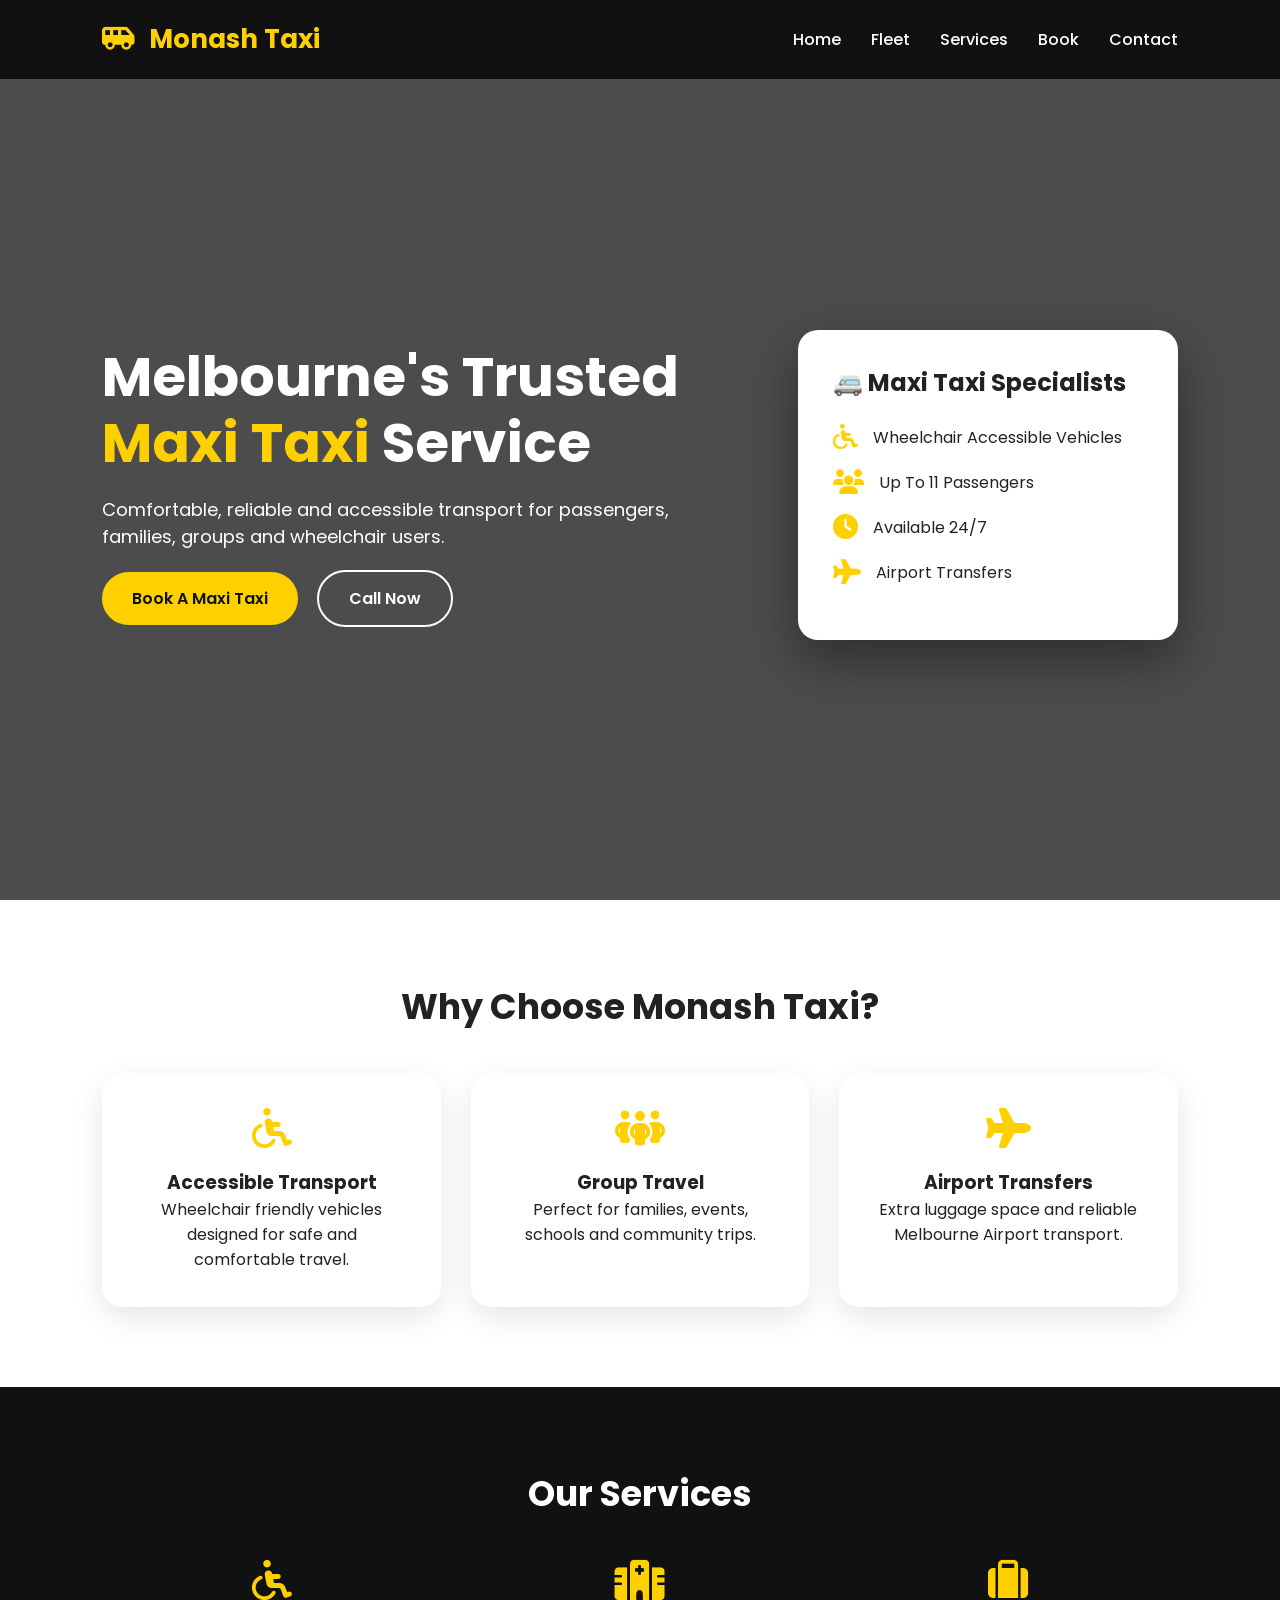
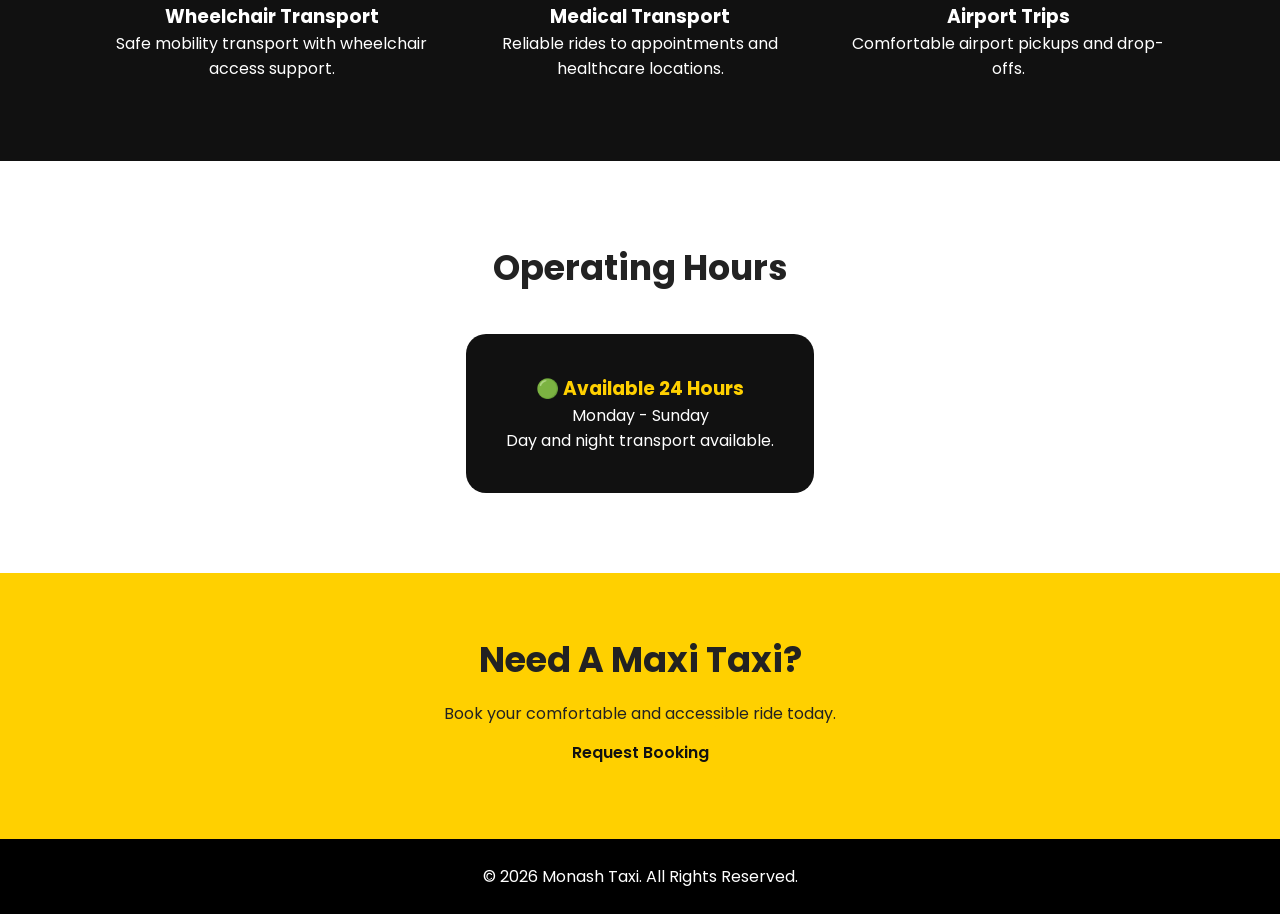
==== index.html @ 29747082 "Add files via upload" ====
<!DOCTYPE html>
<html lang="en">

<head>

<meta charset="UTF-8">
<meta name="viewport" content="width=device-width, initial-scale=1.0">

<title>Monash Taxi | Maxi Taxi & Accessible Transport</title>

<link rel="stylesheet" href="style.css">

<link href="https://fonts.googleapis.com/css2?family=Poppins:wght@300;400;500;600;700&display=swap" rel="stylesheet">

<link rel="stylesheet" href="https://cdnjs.cloudflare.com/ajax/libs/font-awesome/6.5.0/css/all.min.css">

</head>


<body>


<header>

<nav class="navbar">

<div class="logo">

<i class="fa-solid fa-van-shuttle"></i>

Monash Taxi

</div>


<ul class="nav-links">

<li><a href="index.html">Home</a></li>

<li><a href="fleet.html">Fleet</a></li>

<li><a href="services.html">Services</a></li>

<li><a href="booking.html">Book</a></li>

<li><a href="contact.html">Contact</a></li>

</ul>


<button class="menu-btn">

<i class="fa-solid fa-bars"></i>

</button>


</nav>

</header>




<section class="hero">


<div class="hero-content">


<h1>

Melbourne's Trusted

<span>Maxi Taxi</span>

Service

</h1>


<p>

Comfortable, reliable and accessible transport
for passengers, families, groups and wheelchair users.

</p>


<div class="hero-buttons">


<a href="booking.html" class="btn primary">

Book A Maxi Taxi

</a>


<a href="contact.html" class="btn secondary">

Call Now

</a>


</div>


</div>




<div class="hero-card">


<h2>

🚐 Maxi Taxi Specialists

</h2>


<div class="feature">

<i class="fa-solid fa-wheelchair"></i>

<p>
Wheelchair Accessible Vehicles
</p>

</div>



<div class="feature">

<i class="fa-solid fa-users"></i>

<p>
Up To 11 Passengers
</p>

</div>



<div class="feature">

<i class="fa-solid fa-clock"></i>

<p>
Available 24/7
</p>

</div>



<div class="feature">

<i class="fa-solid fa-plane"></i>

<p>
Airport Transfers
</p>

</div>


</div>


</section>







<section class="section">


<h2 class="section-title">

Why Choose Monash Taxi?

</h2>



<div class="cards">


<div class="card">

<i class="fa-solid fa-wheelchair"></i>

<h3>
Accessible Transport
</h3>

<p>

Wheelchair friendly vehicles designed
for safe and comfortable travel.

</p>

</div>



<div class="card">

<i class="fa-solid fa-people-group"></i>

<h3>
Group Travel
</h3>

<p>

Perfect for families, events,
schools and community trips.

</p>

</div>



<div class="card">

<i class="fa-solid fa-plane"></i>

<h3>
Airport Transfers
</h3>

<p>

Extra luggage space and reliable
Melbourne Airport transport.

</p>

</div>


</div>


</section>







<section class="dark section">


<h2 class="section-title">

Our Services

</h2>


<div class="services">


<div>

<i class="fa-solid fa-wheelchair"></i>

<h3>
Wheelchair Transport
</h3>

<p>
Safe mobility transport with
wheelchair access support.
</p>

</div>



<div>

<i class="fa-solid fa-hospital"></i>

<h3>
Medical Transport
</h3>

<p>
Reliable rides to appointments
and healthcare locations.
</p>

</div>



<div>

<i class="fa-solid fa-suitcase"></i>

<h3>
Airport Trips
</h3>

<p>
Comfortable airport pickups
and drop-offs.
</p>

</div>


</div>


</section>








<section class="hours section">


<h2 class="section-title">

Operating Hours

</h2>


<div class="hours-box">


<h3>

🟢 Available 24 Hours

</h3>


<p>
Monday - Sunday
</p>


<p>
Day and night transport available.
</p>


</div>


</section>








<section class="cta">


<h2>

Need A Maxi Taxi?

</h2>


<p>

Book your comfortable and accessible ride today.

</p>


<a href="booking.html" class="btn primary">

Request Booking

</a>


</section>








<footer>


<p>

© 2026 Monash Taxi.
All Rights Reserved.

</p>


</footer>





<script src="script.js"></script>


</body>

</html>
---- style.css ----
/* =========================
   MONASH TAXI MAIN CSS
========================= */


* {
    margin:0;
    padding:0;
    box-sizing:border-box;
    font-family:'Poppins', sans-serif;
}


html {
    scroll-behavior:smooth;
}


body {

    color:#222;
    background:#fff;

}


a {
    text-decoration:none;
}





/* =========================
   NAVIGATION
========================= */


.navbar {

    position:fixed;

    top:0;
    width:100%;

    display:flex;

    justify-content:space-between;

    align-items:center;

    padding:20px 8%;

    background:#111;

    z-index:1000;

}



.logo {

    color:#ffd000;

    font-size:26px;

    font-weight:700;

}



.logo i {

    margin-right:8px;

}



.nav-links {

    display:flex;

    gap:30px;

    list-style:none;

}



.nav-links a {

    color:white;

    font-weight:500;

    transition:.3s;

}



.nav-links a:hover {

    color:#ffd000;

}



.menu-btn {

    display:none;

    background:none;

    border:none;

    color:white;

    font-size:25px;

}







/* =========================
   HERO
========================= */


.hero {


    min-height:100vh;

    padding:130px 8% 60px;

    display:flex;

    justify-content:space-between;

    align-items:center;


    background:

    linear-gradient(
    rgba(0,0,0,.7),
    rgba(0,0,0,.7)
    ),

    url("https://images.unsplash.com/photo-1549317661-bd32c8ce0db2")
    center/cover;


    color:white;

}



.hero-content {

    max-width:600px;

}


.hero-content h1 {

    font-size:55px;

    line-height:1.2;

}



.hero-content span {

    color:#ffd000;

}



.hero-content p {

    margin:20px 0;

    font-size:18px;

}






/* =========================
   BUTTONS
========================= */


.btn {

    display:inline-block;

    padding:14px 30px;

    border-radius:30px;

    font-weight:600;

    transition:.3s;

}



.primary {

    background:#ffd000;

    color:#111;

}



.primary:hover {

    background:white;

    transform:translateY(-5px);

}



.secondary {

    border:2px solid white;

    color:white;

    margin-left:15px;

}



.secondary:hover {

    background:white;

    color:#111;

}






/* =========================
   HERO CARD
========================= */


.hero-card {


    background:white;

    color:#222;

    padding:35px;

    border-radius:20px;

    width:380px;

    box-shadow:0 20px 50px rgba(0,0,0,.4);

}



.hero-card h2 {

    margin-bottom:25px;

}



.feature {

    display:flex;

    align-items:center;

    gap:15px;

    margin:20px 0;

}



.feature i {

    color:#ffd000;

    font-size:25px;

}






/* =========================
   PAGE BANNER
========================= */


.page-banner {


    padding:160px 8% 80px;

    text-align:center;

    background:

    linear-gradient(
    rgba(0,0,0,.7),
    rgba(0,0,0,.7)
    ),

    url("https://images.unsplash.com/photo-1449965408869-eaa3f722e40d")
    center/cover;


    color:white;

}



.page-banner h1 {

    font-size:45px;

    color:#ffd000;

}



.page-banner p {

    margin-top:15px;

    font-size:18px;

}







/* =========================
   SECTIONS
========================= */


.section {

    padding:80px 8%;

    text-align:center;

}



.section-title {

    font-size:35px;

    margin-bottom:40px;

}



.dark {

    background:#111;

    color:white;

}






/* =========================
   CARDS
========================= */


.cards {


    display:grid;

    grid-template-columns:
    repeat(auto-fit,minmax(280px,1fr));


    gap:30px;


}



.card {


    background:white;

    padding:35px;

    border-radius:20px;

    box-shadow:
    0 10px 30px rgba(0,0,0,.1);


    transition:.3s;

}



.card:hover {

    transform:translateY(-10px);

}



.card i {


    color:#ffd000;

    font-size:40px;

    margin-bottom:20px;

}



.card ul {


    list-style:none;

    text-align:left;

    margin:20px 0;

}



.card li {

    margin:10px 0;

}






/* =========================
   SERVICES
========================= */


.services {


    display:grid;

    grid-template-columns:
    repeat(auto-fit,minmax(220px,1fr));

    gap:30px;

}



.services i {

    color:#ffd000;

    font-size:40px;

}







/* =========================
   BOOKING PAGE
========================= */


.booking-container {


    display:grid;

    grid-template-columns:
    2fr 1fr;

    gap:40px;


}



.big-booking-form {


    background:white;

    padding:40px;

    border-radius:20px;

    box-shadow:
    0 10px 30px rgba(0,0,0,.1);


}



.big-booking-form h2 {

    margin:25px 0;

}



.big-booking-form input,
.big-booking-form textarea {


    width:100%;

    padding:15px;

    margin:10px 0;

    border-radius:10px;

    border:1px solid #ddd;

}



.form-row {

    display:flex;

    gap:20px;

}



.options {


    text-align:left;

    margin:20px 0;

}



.options label {

    display:block;

    margin:15px;

}



.booking-info {


    background:#111;

    color:white;

    padding:35px;

    border-radius:20px;

}



.booking-info i {

    color:#ffd000;

    font-size:30px;

    margin:20px;

}






/* =========================
   CONTACT
========================= */


.contact-grid {


    display:grid;

    grid-template-columns:
    repeat(auto-fit,minmax(250px,1fr));

    gap:30px;

}



.contact-card {


    padding:35px;

    background:white;

    border-radius:20px;

    box-shadow:0 10px 30px #ddd;

}



.contact-card i {

    color:#ffd000;

    font-size:40px;

    margin-bottom:20px;

}



.contact-form {


    max-width:600px;

    margin:auto;

}



.contact-form input,
.contact-form textarea {


    width:100%;

    padding:15px;

    margin:10px;

    border-radius:10px;

    border:none;

}



.urgent-box {


    background:#111;

    color:white;

    padding:40px;

    border-radius:20px;

}



.urgent-box i {

    color:#ffd000;

    font-size:50px;

}






/* =========================
   HOURS
========================= */


.hours-box {


    background:#111;

    color:white;

    display:inline-block;

    padding:40px;

    border-radius:20px;

}



.hours-box h3 {

    color:#ffd000;

}





/* =========================
   CTA
========================= */


.cta {


    background:#ffd000;

    text-align:center;

    padding:60px;

}



.cta h2 {

    font-size:35px;

    margin-bottom:15px;

}







/* =========================
   FOOTER
========================= */


footer {


    background:#000;

    color:white;

    text-align:center;

    padding:25px;

}







/* =========================
   MOBILE
========================= */


@media(max-width:900px){


.nav-links {


    position:absolute;

    top:75px;

    right:0;

    background:#111;

    width:100%;

    flex-direction:column;

    text-align:center;

    padding:30px;

    display:none;

}



.nav-links.active {

    display:flex;

}



.menu-btn {

    display:block;

}



.hero {


    flex-direction:column;

    gap:40px;

    text-align:center;

}



.hero-content h1 {

    font-size:40px;

}



.hero-card {

    width:100%;

}



.booking-container {


    grid-template-columns:1fr;

}



.form-row {


    flex-direction:column;

}



.secondary {

    margin-left:0;

    margin-top:15px;

}



}
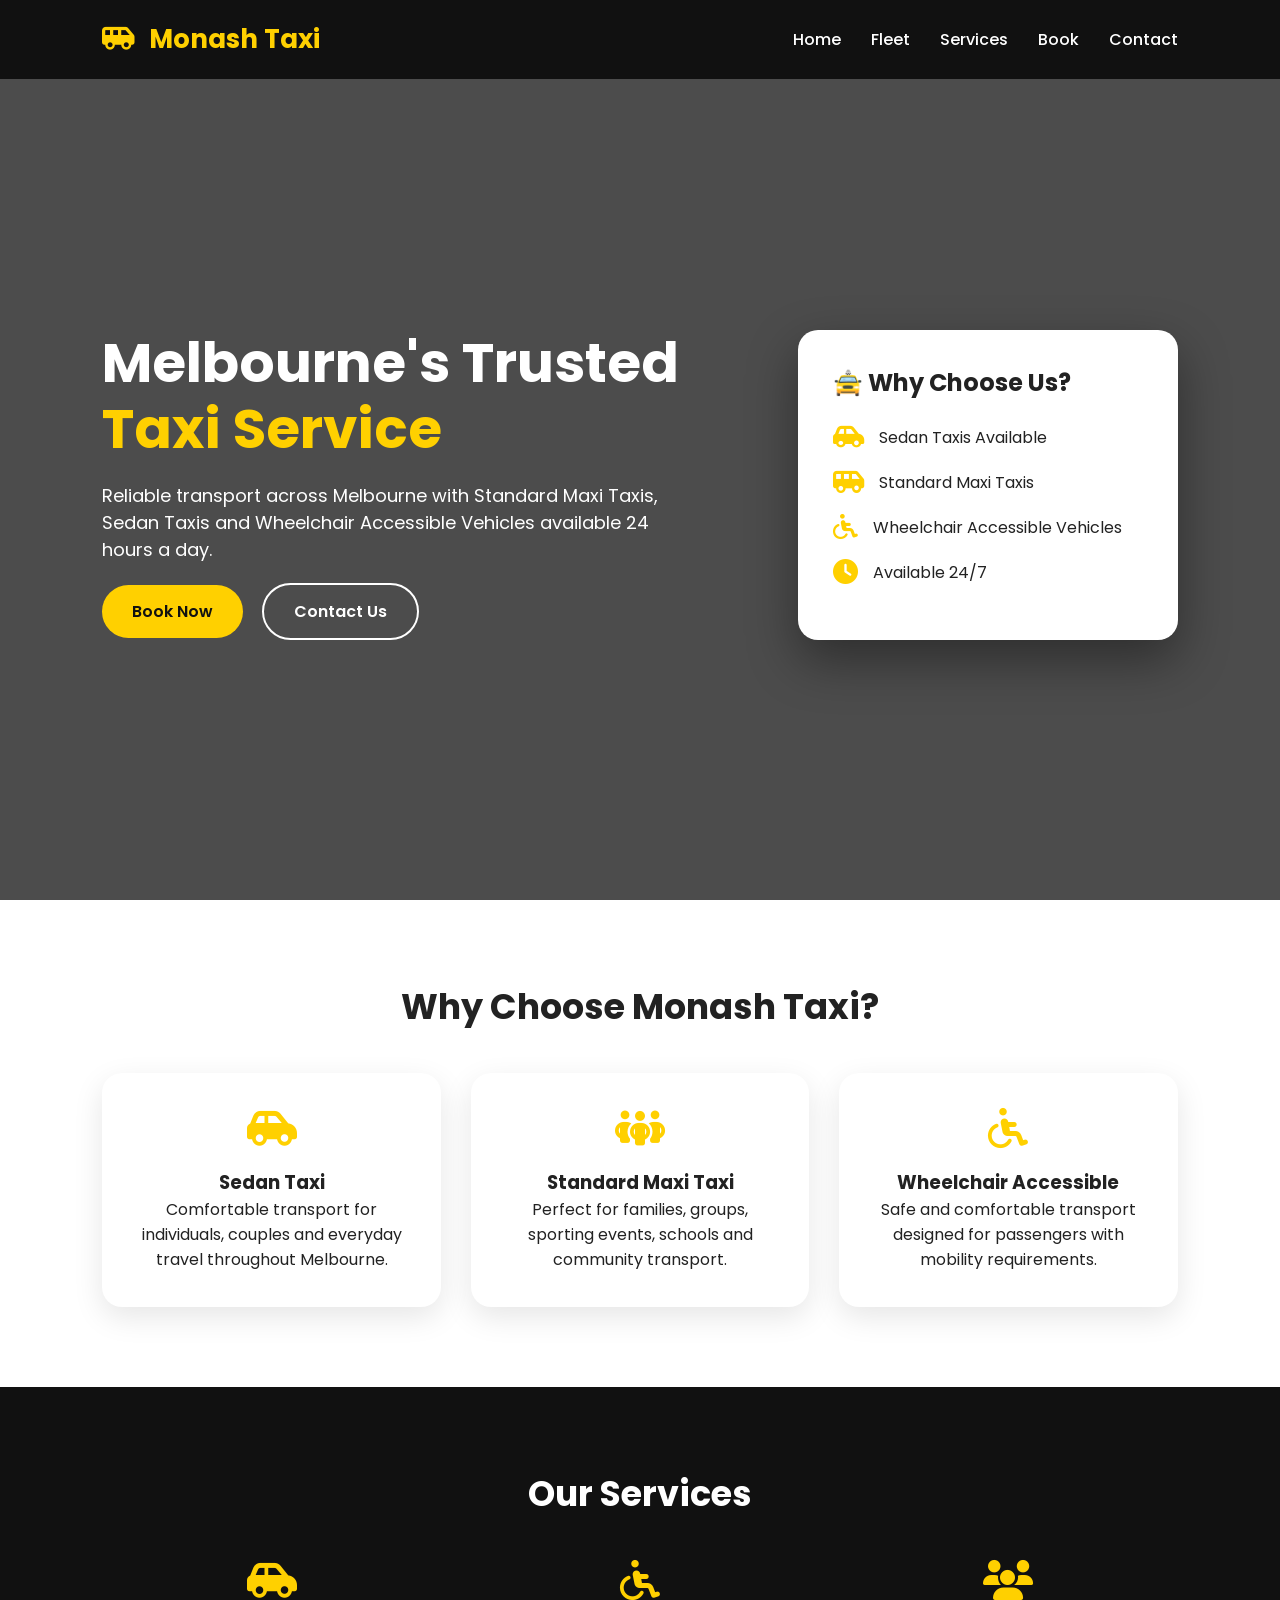
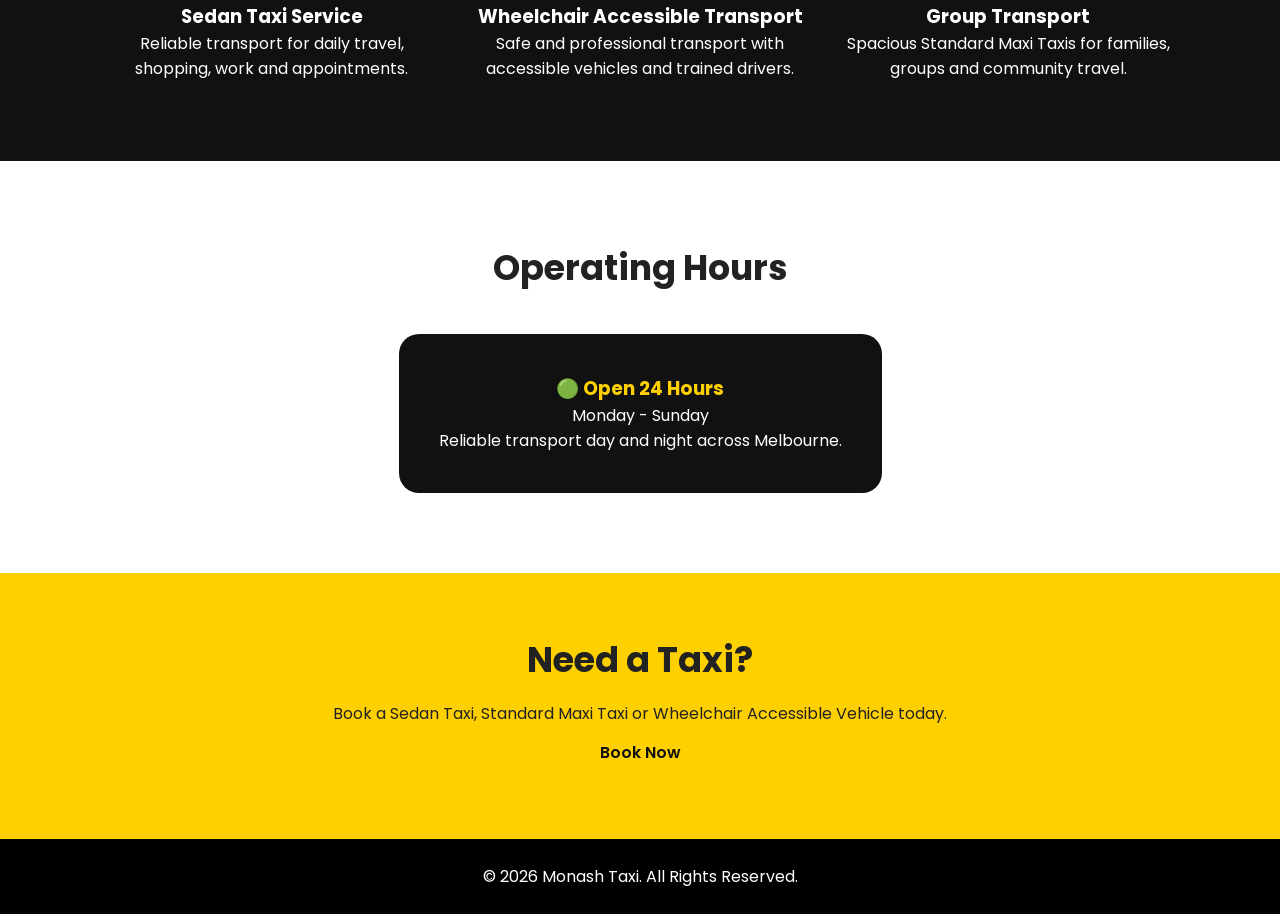
==== commit f109e036: "Update index.html" ====
--- a/index.html
+++ b/index.html
@@ -2,435 +2,254 @@
 <html lang="en">
 
 <head>
-
-<meta charset="UTF-8">
-<meta name="viewport" content="width=device-width, initial-scale=1.0">
-
-<title>Monash Taxi | Maxi Taxi & Accessible Transport</title>
-
-<link rel="stylesheet" href="style.css">
-
-<link href="https://fonts.googleapis.com/css2?family=Poppins:wght@300;400;500;600;700&display=swap" rel="stylesheet">
-
-<link rel="stylesheet" href="https://cdnjs.cloudflare.com/ajax/libs/font-awesome/6.5.0/css/all.min.css">
-
+    <meta charset="UTF-8">
+    <meta name="viewport" content="width=device-width, initial-scale=1.0">
+
+    <title>Monash Taxi | Reliable Taxi & Maxi Taxi Services</title>
+
+    <link rel="stylesheet" href="style.css">
+
+    <link href="https://fonts.googleapis.com/css2?family=Poppins:wght@300;400;500;600;700&display=swap" rel="stylesheet">
+
+    <link rel="stylesheet" href="https://cdnjs.cloudflare.com/ajax/libs/font-awesome/6.5.0/css/all.min.css">
 </head>
 
-
 <body>
 
-
 <header>
 
 <nav class="navbar">
 
 <div class="logo">
-
+    <i class="fa-solid fa-van-shuttle"></i>
+    Monash Taxi
+</div>
+
+<ul class="nav-links">
+    <li><a href="index.html">Home</a></li>
+    <li><a href="fleet.html">Fleet</a></li>
+    <li><a href="services.html">Services</a></li>
+    <li><a href="booking.html">Book</a></li>
+    <li><a href="contact.html">Contact</a></li>
+</ul>
+
+<button class="menu-btn">
+    <i class="fa-solid fa-bars"></i>
+</button>
+
+</nav>
+
+</header>
+
+<!-- HERO -->
+
+<section class="hero">
+
+<div class="hero-content">
+
+<h1>
+Melbourne's Trusted
+<span>Taxi Service</span>
+</h1>
+
+<p>
+Reliable transport across Melbourne with Standard Maxi Taxis, Sedan Taxis and Wheelchair Accessible Vehicles available 24 hours a day.
+</p>
+
+<div class="hero-buttons">
+
+<a href="booking.html" class="btn primary">
+Book Now
+</a>
+
+<a href="contact.html" class="btn secondary">
+Contact Us
+</a>
+
+</div>
+
+</div>
+
+<div class="hero-card">
+
+<h2>🚖 Why Choose Us?</h2>
+
+<div class="feature">
+<i class="fa-solid fa-car-side"></i>
+<p>Sedan Taxis Available</p>
+</div>
+
+<div class="feature">
 <i class="fa-solid fa-van-shuttle"></i>
-
-Monash Taxi
-
-</div>
-
-
-<ul class="nav-links">
-
-<li><a href="index.html">Home</a></li>
-
-<li><a href="fleet.html">Fleet</a></li>
-
-<li><a href="services.html">Services</a></li>
-
-<li><a href="booking.html">Book</a></li>
-
-<li><a href="contact.html">Contact</a></li>
-
-</ul>
-
-
-<button class="menu-btn">
-
-<i class="fa-solid fa-bars"></i>
-
-</button>
-
-
-</nav>
-
-</header>
-
-
-
-
-<section class="hero">
-
-
-<div class="hero-content">
-
-
-<h1>
-
-Melbourne's Trusted
-
-<span>Maxi Taxi</span>
-
-Service
-
-</h1>
-
-
-<p>
-
-Comfortable, reliable and accessible transport
-for passengers, families, groups and wheelchair users.
-
-</p>
-
-
-<div class="hero-buttons">
-
+<p>Standard Maxi Taxis</p>
+</div>
+
+<div class="feature">
+<i class="fa-solid fa-wheelchair"></i>
+<p>Wheelchair Accessible Vehicles</p>
+</div>
+
+<div class="feature">
+<i class="fa-solid fa-clock"></i>
+<p>Available 24/7</p>
+</div>
+
+</div>
+
+</section>
+
+<!-- WHY CHOOSE US -->
+
+<section class="section">
+
+<h2 class="section-title">
+Why Choose Monash Taxi?
+</h2>
+
+<div class="cards">
+
+<div class="card">
+
+<i class="fa-solid fa-car-side"></i>
+
+<h3>Sedan Taxi</h3>
+
+<p>
+Comfortable transport for individuals, couples and everyday travel throughout Melbourne.
+</p>
+
+</div>
+
+<div class="card">
+
+<i class="fa-solid fa-people-group"></i>
+
+<h3>Standard Maxi Taxi</h3>
+
+<p>
+Perfect for families, groups, sporting events, schools and community transport.
+</p>
+
+</div>
+
+<div class="card">
+
+<i class="fa-solid fa-wheelchair"></i>
+
+<h3>Wheelchair Accessible</h3>
+
+<p>
+Safe and comfortable transport designed for passengers with mobility requirements.
+</p>
+
+</div>
+
+</div>
+
+</section>
+
+<!-- SERVICES -->
+
+<section class="dark section">
+
+<h2 class="section-title">
+Our Services
+</h2>
+
+<div class="services">
+
+<div>
+
+<i class="fa-solid fa-car-side"></i>
+
+<h3>Sedan Taxi Service</h3>
+
+<p>
+Reliable transport for daily travel, shopping, work and appointments.
+</p>
+
+</div>
+
+<div>
+
+<i class="fa-solid fa-wheelchair"></i>
+
+<h3>Wheelchair Accessible Transport</h3>
+
+<p>
+Safe and professional transport with accessible vehicles and trained drivers.
+</p>
+
+</div>
+
+<div>
+
+<i class="fa-solid fa-users"></i>
+
+<h3>Group Transport</h3>
+
+<p>
+Spacious Standard Maxi Taxis for families, groups and community travel.
+</p>
+
+</div>
+
+</div>
+
+</section>
+
+<!-- HOURS -->
+
+<section class="hours section">
+
+<h2 class="section-title">
+Operating Hours
+</h2>
+
+<div class="hours-box">
+
+<h3>
+🟢 Open 24 Hours
+</h3>
+
+<p>Monday - Sunday</p>
+
+<p>
+Reliable transport day and night across Melbourne.
+</p>
+
+</div>
+
+</section>
+
+<!-- CTA -->
+
+<section class="cta">
+
+<h2>
+Need a Taxi?
+</h2>
+
+<p>
+Book a Sedan Taxi, Standard Maxi Taxi or Wheelchair Accessible Vehicle today.
+</p>
 
 <a href="booking.html" class="btn primary">
-
-Book A Maxi Taxi
-
+Book Now
 </a>
 
-
-<a href="contact.html" class="btn secondary">
-
-Call Now
-
-</a>
-
-
-</div>
-
-
-</div>
-
-
-
-
-<div class="hero-card">
-
-
-<h2>
-
-🚐 Maxi Taxi Specialists
-
-</h2>
-
-
-<div class="feature">
-
-<i class="fa-solid fa-wheelchair"></i>
-
-<p>
-Wheelchair Accessible Vehicles
-</p>
-
-</div>
-
-
-
-<div class="feature">
-
-<i class="fa-solid fa-users"></i>
-
-<p>
-Up To 11 Passengers
-</p>
-
-</div>
-
-
-
-<div class="feature">
-
-<i class="fa-solid fa-clock"></i>
-
-<p>
-Available 24/7
-</p>
-
-</div>
-
-
-
-<div class="feature">
-
-<i class="fa-solid fa-plane"></i>
-
-<p>
-Airport Transfers
-</p>
-
-</div>
-
-
-</div>
-
-
-</section>
-
-
-
-
-
-
-
-<section class="section">
-
-
-<h2 class="section-title">
-
-Why Choose Monash Taxi?
-
-</h2>
-
-
-
-<div class="cards">
-
-
-<div class="card">
-
-<i class="fa-solid fa-wheelchair"></i>
-
-<h3>
-Accessible Transport
-</h3>
-
-<p>
-
-Wheelchair friendly vehicles designed
-for safe and comfortable travel.
-
-</p>
-
-</div>
-
-
-
-<div class="card">
-
-<i class="fa-solid fa-people-group"></i>
-
-<h3>
-Group Travel
-</h3>
-
-<p>
-
-Perfect for families, events,
-schools and community trips.
-
-</p>
-
-</div>
-
-
-
-<div class="card">
-
-<i class="fa-solid fa-plane"></i>
-
-<h3>
-Airport Transfers
-</h3>
-
-<p>
-
-Extra luggage space and reliable
-Melbourne Airport transport.
-
-</p>
-
-</div>
-
-
-</div>
-
-
-</section>
-
-
-
-
-
-
-
-<section class="dark section">
-
-
-<h2 class="section-title">
-
-Our Services
-
-</h2>
-
-
-<div class="services">
-
-
-<div>
-
-<i class="fa-solid fa-wheelchair"></i>
-
-<h3>
-Wheelchair Transport
-</h3>
-
-<p>
-Safe mobility transport with
-wheelchair access support.
-</p>
-
-</div>
-
-
-
-<div>
-
-<i class="fa-solid fa-hospital"></i>
-
-<h3>
-Medical Transport
-</h3>
-
-<p>
-Reliable rides to appointments
-and healthcare locations.
-</p>
-
-</div>
-
-
-
-<div>
-
-<i class="fa-solid fa-suitcase"></i>
-
-<h3>
-Airport Trips
-</h3>
-
-<p>
-Comfortable airport pickups
-and drop-offs.
-</p>
-
-</div>
-
-
-</div>
-
-
-</section>
-
-
-
-
-
-
-
-
-<section class="hours section">
-
-
-<h2 class="section-title">
-
-Operating Hours
-
-</h2>
-
-
-<div class="hours-box">
-
-
-<h3>
-
-🟢 Available 24 Hours
-
-</h3>
-
-
-<p>
-Monday - Sunday
-</p>
-
-
-<p>
-Day and night transport available.
-</p>
-
-
-</div>
-
-
-</section>
-
-
-
-
-
-
-
-
-<section class="cta">
-
-
-<h2>
-
-Need A Maxi Taxi?
-
-</h2>
-
-
-<p>
-
-Book your comfortable and accessible ride today.
-
-</p>
-
-
-<a href="booking.html" class="btn primary">
-
-Request Booking
-
-</a>
-
-
-</section>
-
-
-
-
-
-
-
+</section>
 
 <footer>
 
-
-<p>
-
-© 2026 Monash Taxi.
-All Rights Reserved.
-
-</p>
-
+<p>
+© 2026 Monash Taxi. All Rights Reserved.
+</p>
 
 </footer>
 
-
-
-
-
 <script src="script.js"></script>
 
-
 </body>
 
-</html>+</html>
